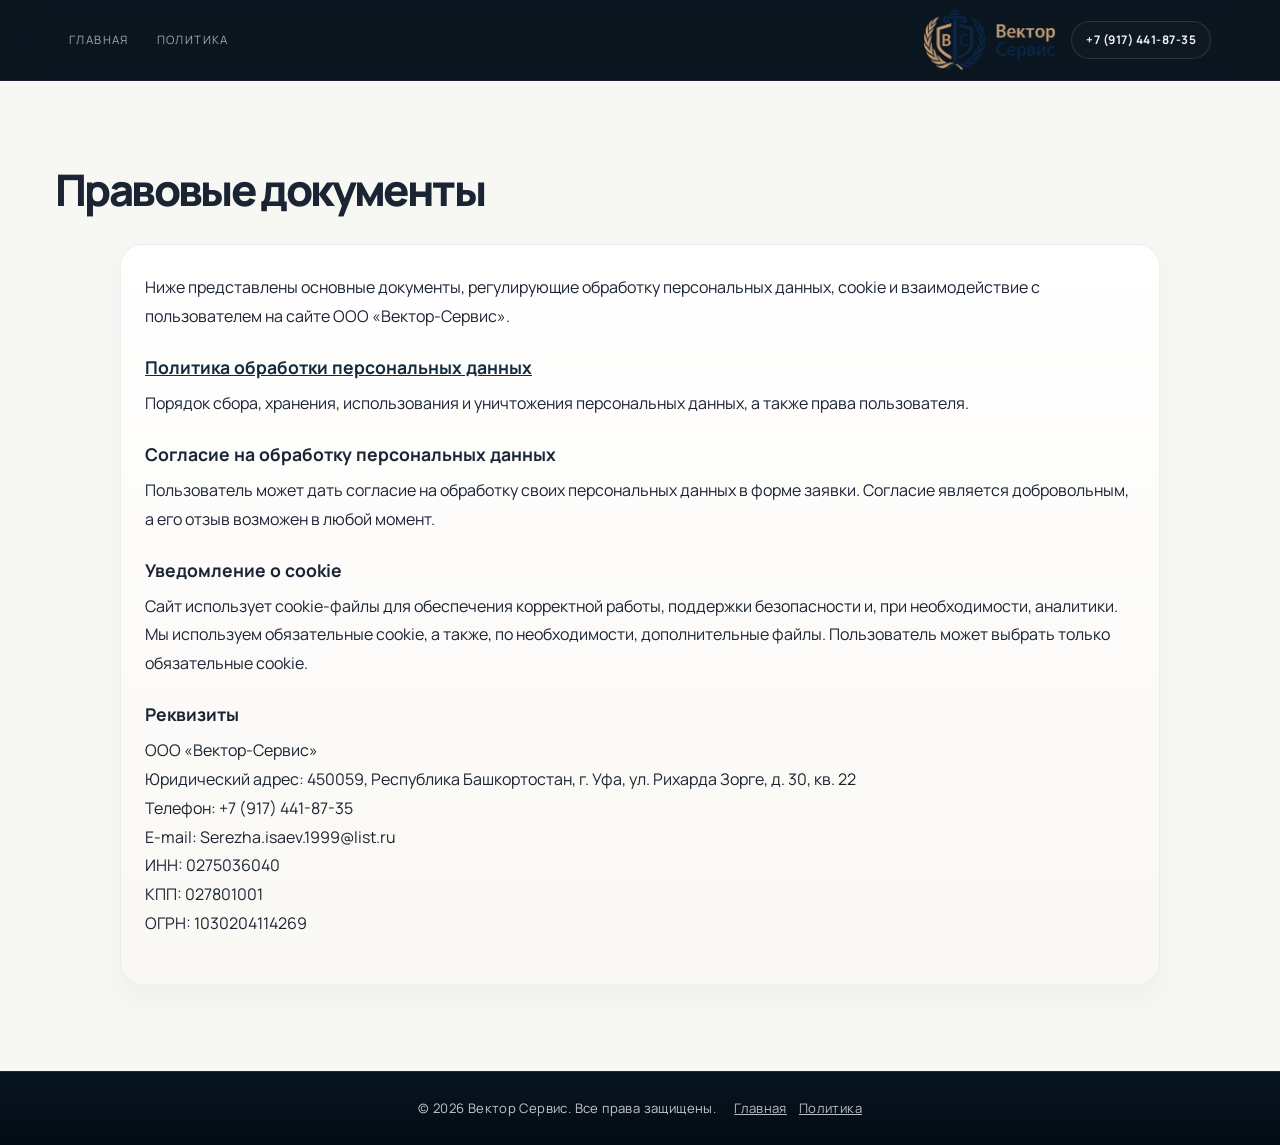
==== legal-docs.html @ 73a83885 "Первый коммит" ====
<!DOCTYPE html>
<html lang="ru">
<head>
    <meta charset="UTF-8">
    <meta name="viewport" content="width=device-width, initial-scale=1.0">
    <title>Правовые документы</title>
    <link rel="icon" type="image/png" href="logo.png">
    <link rel="preconnect" href="https://fonts.googleapis.com">
    <link rel="preconnect" href="https://fonts.gstatic.com" crossorigin>
    <link href="https://fonts.googleapis.com/css2?family=Manrope:wght@400;500;600;700;800&display=swap" rel="stylesheet">
    <link rel="stylesheet" href="style/style.css">
</head>
<body>
    <header>
        <div class="container header-inner">
            <nav class="top-nav" aria-label="Главное меню">
                <a href="index.html">Главная</a>
                <a href="privacy-policy.html">Политика</a>
            </nav>

            <div class="logo" aria-label="Логотип компании">
                <img src="logo.png" alt="Логотип компании">
            </div>

            <a class="header-phone" href="tel:+79174418735">+7 (917) 441-87-35</a>
        </div>
    </header>

    <main>
        <section class="section legal-docs">
            <div class="container">
                <div class="section-title">
                    <h2>Правовые документы</h2>
                </div>

                <div class="legal-article">
                    <p>Ниже представлены основные документы, регулирующие обработку персональных данных, cookie и взаимодействие с пользователем на сайте ООО «Вектор-Сервис».</p>

                    <div class="legal-doc-group">
                        <h3><a href="privacy-policy.html">Политика обработки персональных данных</a></h3>
                        <p>Порядок сбора, хранения, использования и уничтожения персональных данных, а также права пользователя.</p>
                    </div>

                    <div class="legal-doc-group">
                        <h3>Согласие на обработку персональных данных</h3>
                        <p>Пользователь может дать согласие на обработку своих персональных данных в форме заявки. Согласие является добровольным, а его отзыв возможен в любой момент.</p>
                    </div>

                    <div class="legal-doc-group" id="cookie">
                        <h3>Уведомление о cookie</h3>
                        <p>Сайт использует cookie-файлы для обеспечения корректной работы, поддержки безопасности и, при необходимости, аналитики. Мы используем обязательные cookie, а также, по необходимости, дополнительные файлы. Пользователь может выбрать только обязательные cookie.</p>
                    </div>

                    <div class="legal-doc-group">
                        <h3>Реквизиты</h3>
                        <p>ООО «Вектор-Сервис»<br>
                        Юридический адрес: 450059, Республика Башкортостан, г. Уфа, ул. Рихарда Зорге, д. 30, кв. 22<br>
                        Телефон: +7 (917) 441-87-35<br>
                        E-mail: Serezha.isaev.1999@list.ru<br>
                        ИНН: 0275036040<br>
                        КПП: 027801001<br>
                        ОГРН: 1030204114269</p>
                    </div>
                </div>
            </div>
        </section>
    </main>

    <footer>
        <div class="footer-legal">
            <span>© <span id="currentYear"></span> Вектор Сервис. Все права защищены.</span>
            <div class="footer-links">
                <a href="index.html">Главная</a>
                <a href="privacy-policy.html">Политика</a>
            </div>
        </div>
    </footer>

    <script>
        const currentYear = new Date().getFullYear();
        const currentYearEl = document.getElementById('currentYear');
        if (currentYearEl) {
            currentYearEl.textContent = currentYear;
        }
    </script>
</body>
</html>
---- style/style.css ----
:root {
    --bg: #0b1d2b;
    --bg-2: #122b3d;
    --bg-3: #18314a;
    --panel: #f4f1ea;
    --panel-2: #efeae2;
    --card: #ffffff;
    --gold: #c8a971;
    --gold-2: #e1c38c;
    --text: #1a2432;
    --muted: #5a6779;
    --line: rgba(26, 36, 50, 0.08);
    --success: #1bbf7a;
    --shadow: 0 18px 38px rgba(11, 29, 43, 0.08);
}

* {
    box-sizing: border-box;
}

html {
    scroll-behavior: smooth;
}

body {
    margin: 0;
    font-family: 'Manrope', sans-serif;
    background: linear-gradient(180deg, #0b1d2b 0%, #0e2332 100%);
    color: white;
    line-height: 1.6;
    -webkit-font-smoothing: antialiased;
    text-rendering: optimizeLegibility;
}

img {
    max-width: 100%;
    display: block;
}

a {
    color: inherit;
    text-decoration: none;
}

button, input, textarea, select {
    font: inherit;
}

.container {
    width: min(1170px, calc(100% - 40px));
    margin: 0 auto;
}

header {
    position: sticky;
    top: 0;
    z-index: 20;
    background: rgba(12, 20, 28, 0.72);
    backdrop-filter: blur(18px);
    border-bottom: 1px solid rgba(255,255,255,0.06);
    box-shadow: none;
}

.header-inner {
    position: relative;
    display: flex;
    align-items: center;
    justify-content: space-between;
    min-height: 80px;
    gap: 16px;
    padding: 0 14px;
}

.logo {
    position: static;
    display: flex;
    align-items: center;
    justify-content: center;
    flex: 0 1 auto;
    margin-left: auto;
    margin-right: auto;
    z-index: 1;
    max-width: 100%;
    overflow: visible;
    padding: 0;
    background: transparent;
    border: none;
    border-radius: 0;
    box-shadow: none;
}

.logo img {
    display: block;
    width: auto;
    max-width: min(100%, 330px);
    height: 60px;
    object-fit: contain;
    object-position: center;
    border-radius: 0;
    filter: none;
}

.top-nav {
    display: flex;
    align-items: center;
    justify-content: flex-start;
    gap: 28px;
    color: rgba(255,255,255,0.72);
    font-size: 0.72rem;
    letter-spacing: 0.12em;
    text-transform: uppercase;
    min-width: 0;
    flex: 1 1 auto;
}

.top-nav a {
    transition: color 0.2s ease, opacity 0.2s ease;
    opacity: 0.86;
}

.top-nav a:hover {
    color: #fff;
    opacity: 1;
}

.header-phone {
    flex: 0 0 auto;
    padding: 9px 14px;
    border: 1px solid rgba(200,169,113,0.2);
    border-radius: 999px;
    color: rgba(255,255,255,0.95);
    font-weight: 700;
    background: rgba(255,255,255,0.015);
    white-space: nowrap;
    font-size: 0.74rem;
    letter-spacing: 0.04em;
    box-shadow: none;
}

.menu-toggle {
    display: none;
    width: 42px;
    height: 42px;
    padding: 0;
    border: 1px solid rgba(255,255,255,0.12);
    border-radius: 12px;
    background: rgba(255,255,255,0.02);
    cursor: pointer;
    align-items: center;
    justify-content: center;
    flex-direction: column;
    gap: 5px;
}

.menu-toggle span {
    display: block;
    width: 18px;
    height: 2px;
    background: white;
    border-radius: 2px;
    transition: transform 0.25s ease, opacity 0.25s ease;
}

.mobile-nav {
    display: none;
}

.hero {
    position: relative;
    overflow: hidden;
    padding: 92px 0 72px;
    background:
        radial-gradient(circle at top left, rgba(200,169,113,0.14), transparent 22%),
        linear-gradient(135deg, #0b1d2b 0%, #112534 52%, #162e40 100%);
}

.hero-grid {
    display: grid;
    grid-template-columns: 1.15fr 0.85fr;
    align-items: center;
    gap: 30px;
}

.hero-badge {
    display: inline-flex;
    align-items: center;
    gap: 10px;
    background: rgba(255,255,255,0.02);
    border: 1px solid rgba(255,255,255,0.08);
    border-radius: 999px;
    padding: 8px 14px;
    color: rgba(255,255,255,0.72);
    font-size: 0.69rem;
    letter-spacing: 0.14em;
    text-transform: uppercase;
    margin-bottom: 18px;
}

.hero h1 {
    margin: 0;
    font-size: clamp(3rem, 5vw, 5.7rem);
    line-height: 0.92;
    letter-spacing: -0.075em;
    font-weight: 800;
    text-wrap: balance;
}

.hero-text p {
    margin: 18px 0 0;
    max-width: 560px;
    color: rgba(255,255,255,0.74);
    font-size: 1.04rem;
    line-height: 1.75;
}

.hero-actions {
    display: flex;
    align-items: center;
    gap: 16px;
    margin-top: 28px;
    flex-wrap: wrap;
}

.btn {
    display: inline-flex;
    align-items: center;
    justify-content: center;
    padding: 16px 28px;
    border: none;
    border-radius: 12px;
    font-weight: 800;
    letter-spacing: 0.02em;
    cursor: pointer;
    transition: transform 0.25s ease, box-shadow 0.25s ease, border-color 0.25s ease;
    background: linear-gradient(135deg, var(--gold), var(--gold-2));
    color: #1b2540;
    box-shadow: 0 12px 24px rgba(214, 172, 91, 0.22);
}

.btn:hover {
    transform: translateY(-2px);
    box-shadow: 0 18px 34px rgba(214, 172, 91, 0.38);
}

.btn.secondary {
    background: rgba(255,255,255,0.04);
    color: white;
    border: 1px solid rgba(255,255,255,0.12);
    box-shadow: none;
}

.hero-stats {
    display: grid;
    grid-template-columns: repeat(3, minmax(120px, 1fr));
    gap: 18px;
    margin-top: 42px;
}

.stat-box {
    padding: 18px 14px;
    background: rgba(255,255,255,0.035);
    border: 1px solid rgba(255,255,255,0.08);
    border-radius: 18px;
    text-align: center;
    backdrop-filter: blur(6px);
}

.stat-box strong {
    display: block;
    font-size: 1.8rem;
    font-weight: 800;
    color: #fff;
}

.stat-box span {
    color: rgba(255,255,255,0.68);
    font-size: 0.86rem;
}

.hero-visual {
    position: relative;
    display: flex;
    justify-content: center;
}

.visual-card {
    width: min(100%, 420px);
    padding: 28px 24px;
    border-radius: 28px;
    background: linear-gradient(180deg, rgba(255,255,255,0.14), rgba(255,255,255,0.05));
    border: 1px solid rgba(255,255,255,0.12);
    box-shadow: 0 24px 54px rgba(5, 12, 20, 0.28);
}

.visual-top {
    display: flex;
    align-items: center;
    justify-content: space-between;
    margin-bottom: 18px;
}

.logo-mark {
    width: 56px;
    height: 56px;
    border-radius: 18px;
    background: linear-gradient(135deg, #d6ac5b, #f4d389);
    display: flex;
    align-items: center;
    justify-content: center;
    color: #0d2340;
    font-size: 1.7rem;
    font-weight: 900;
}

.visual-badge {
    background: rgba(27, 191, 122, 0.12);
    color: #8cf0b9;
    padding: 8px 12px;
    border-radius: 999px;
    font-size: 0.76rem;
    font-weight: 700;
}

.visual-card h3 {
    margin: 0 0 10px;
    font-size: 1.7rem;
    color: white;
}

.visual-card p {
    margin: 0 0 20px;
    color: rgba(255,255,255,0.72);
}

.mini-list {
    display: grid;
    gap: 12px;
}

.mini-item {
    display: flex;
    align-items: center;
    gap: 12px;
    padding: 12px 14px;
    border-radius: 12px;
    background: rgba(255,255,255,0.04);
    border: 1px solid rgba(255,255,255,0.08);
    color: rgba(255,255,255,0.9);
}

.mini-item .dot {
    width: 8px;
    height: 8px;
    border-radius: 50%;
    background: var(--gold);
    box-shadow: 0 0 0 4px rgba(214, 172, 91, 0.18);
}

.section {
    padding: 86px 0;
    background: var(--panel);
    color: var(--text);
}

.section.alt {
    background: linear-gradient(180deg, #f8f4ee 0%, #eef3f7 100%);
}

.section-title {
    text-align: left;
    max-width: 820px;
    margin: 0 0 32px;
}

.section-title h2 {
    margin: 0 0 10px;
    font-size: clamp(2.2rem, 3.4vw, 2.8rem);
    letter-spacing: -0.06em;
    line-height: 1.04;
    font-weight: 800;
    text-transform: none;
}

.section-title p {
    margin: 0;
    color: var(--muted);
    font-size: 1rem;
    max-width: 700px;
    line-height: 1.7;
}

.cards {
    display: grid;
    grid-template-columns: repeat(auto-fit, minmax(240px, 1fr));
    gap: 18px;
}

.card {
    padding: 28px 24px;
    border-radius: 22px;
    background: linear-gradient(180deg, #ffffff 0%, #fbfaf7 100%);
    border: 1px solid rgba(26, 36, 50, 0.07);
    box-shadow: 0 12px 28px rgba(12, 24, 34, 0.04);
    transition: transform 0.25s ease, box-shadow 0.25s ease, border-color 0.25s ease;
}

.card:hover {
    transform: translateY(-4px);
    box-shadow: 0 18px 36px rgba(12, 24, 34, 0.07);
    border-color: rgba(200, 169, 113, 0.22);
}

.card h3 {
    margin: 0 0 12px;
    font-size: 1.35rem;
    letter-spacing: -0.02em;
}

.card p {
    margin: 0;
    color: var(--muted);
    line-height: 1.7;
}

.icon {
    width: 56px;
    height: 56px;
    display: flex;
    align-items: center;
    justify-content: center;
    border-radius: 16px;
    background: linear-gradient(135deg, rgba(200,169,113,0.12), rgba(26,36,50,0.04));
    box-shadow: inset 0 0 0 1px rgba(200,169,113,0.18);
    font-size: 26px;
    margin-bottom: 18px;
}

.steps {
    display: grid;
    grid-template-columns: repeat(auto-fit, minmax(220px, 1fr));
    gap: 22px;
}

.step {
    background: linear-gradient(180deg, #fff, #f6f4ef);
    border: 1px solid rgba(26, 36, 50, 0.07);
    border-radius: 22px;
    padding: 24px 20px;
    box-shadow: 0 10px 24px rgba(12, 24, 34, 0.03);
}

.steps {
    display: grid;
    grid-template-columns: repeat(auto-fit, minmax(220px, 1fr));
    gap: 18px;
}

.step-number {
    width: 56px;
    height: 56px;
    display: flex;
    align-items: center;
    justify-content: center;
    border-radius: 50%;
    background: linear-gradient(135deg, var(--bg-2), var(--bg));
    color: white;
    font-weight: 800;
    margin-bottom: 18px;
    letter-spacing: 0.04em;
}

.step h3 {
    margin: 0 0 8px;
    font-size: 1.3rem;
}

.step p {
    margin: 0;
    color: var(--muted);
    line-height: 1.7;
}

.review-card {
    display: flex;
    flex-direction: column;
    justify-content: space-between;
    min-height: 220px;
}

.stars {
    color: #f0bb3a;
    font-size: 1.2rem;
    letter-spacing: 0.22em;
    margin-bottom: 16px;
}

.review-card p {
    margin: 0 0 18px;
    color: var(--muted);
    line-height: 1.8;
}

.review-card strong {
    display: inline-block;
    margin-top: auto;
    color: var(--text);
    font-size: 1rem;
}

.faq-list {
    max-width: 980px;
    margin: 0 auto;
    display: grid;
    gap: 16px;
}

.faq-item {
    background: linear-gradient(180deg, #ffffff 0%, #faf7f2 100%);
    border: 1px solid rgba(26, 36, 50, 0.07);
    border-left: 4px solid var(--gold);
    border-radius: 18px;
    padding: 22px 24px;
    box-shadow: 0 12px 28px rgba(16,33,58,0.03);
}

.faq-item h3 {
    margin: 0 0 10px;
    font-size: 1.08rem;
}

.faq-item p {
    margin: 0;
    color: var(--muted);
    line-height: 1.7;
}

.contact-wrap {
    display: grid;
    grid-template-columns: 0.9fr 1.1fr;
    gap: 28px;
    align-items: stretch;
}

.contact-panel,
.form-panel {
    background: linear-gradient(180deg, #ffffff 0%, #faf8f4 100%);
    border: 1px solid rgba(26, 36, 50, 0.07);
    border-radius: 26px;
    box-shadow: 0 16px 34px rgba(16,33,58,0.04);
}

.contact-panel {
    padding: 32px 28px;
}

.contact-panel h3 {
    margin: 0 0 24px;
    font-size: 2rem;
    letter-spacing: -0.04em;
}

.contact-list {
    display: grid;
    gap: 18px;
}

.contact-item {
    display: flex;
    align-items: flex-start;
    gap: 14px;
    padding: 16px 14px;
    border-radius: 16px;
    background: #f8faff;
    border: 1px solid rgba(16,33,58,0.04);
}

.contact-icon {
    width: 44px;
    height: 44px;
    border-radius: 12px;
    background: linear-gradient(135deg, rgba(214,172,91,0.2), rgba(16,33,58,0.08));
    display: flex;
    align-items: center;
    justify-content: center;
    font-size: 1.2rem;
}

.contact-item strong {
    display: block;
    margin-bottom: 2px;
}

.contact-item span,
.contact-item a {
    color: var(--muted);
}

.form-panel {
    padding: 28px;
}

.form-panel h3 {
    margin: 0 0 10px;
    font-size: 1.8rem;
}

.form-panel p {
    margin: 0 0 24px;
    color: var(--muted);
}

.contact-form {
    display: grid;
    gap: 16px;
}

.form-row {
    display: grid;
    grid-template-columns: 1fr 1fr;
    gap: 16px;
}

.field {
    display: flex;
    flex-direction: column;
    gap: 8px;
}

.field label {
    color: var(--text);
    font-weight: 700;
    font-size: 0.92rem;
}

.field input,
.field textarea,
.field select {
    width: 100%;
    padding: 15px 16px;
    border: 1px solid rgba(16,33,58,0.12);
    background: #f8faff;
    border-radius: 14px;
    color: var(--text);
    transition: border-color 0.2s ease, box-shadow 0.2s ease;
}

.field input:focus,
.field textarea:focus,
.field select:focus {
    outline: none;
    border-color: rgba(214,172,91,0.8);
    box-shadow: 0 0 0 4px rgba(214,172,91,0.12);
}

.field textarea {
    min-height: 140px;
    resize: vertical;
}

.form-status {
    min-height: 24px;
    color: var(--success);
    font-weight: 700;
}

.cta {
    background: linear-gradient(135deg, var(--bg), var(--bg-3));
    color: white;
    padding: 90px 0;
    text-align: center;
}

.legal-block {
    background: #f4f7fb;
}

.legal-card {
    max-width: 1040px;
    margin: 0 auto;
    background: linear-gradient(180deg, #ffffff 0%, #faf8f4 100%);
    border: 1px solid rgba(26, 36, 50, 0.07);
    border-radius: 22px;
    padding: 28px 24px;
    box-shadow: 0 14px 30px rgba(16,33,58,0.04);
}

.legal-row {
    display: grid;
    grid-template-columns: 220px 1fr;
    gap: 18px;
    padding: 14px 0;
    border-bottom: 1px solid rgba(16,33,58,0.06);
    align-items: start;
}

.legal-row:last-child {
    border-bottom: none;
}

.legal-row span {
    color: var(--muted);
    font-weight: 700;
}

.legal-row strong {
    color: var(--text);
    font-weight: 700;
    line-height: 1.7;
}

.legal-docs {
    background: #f7f7f4;
}

.legal-article {
    max-width: 1040px;
    margin: 0 auto;
    background: linear-gradient(180deg, #ffffff 0%, #faf8f4 100%);
    border: 1px solid rgba(26, 36, 50, 0.07);
    border-radius: 22px;
    padding: 28px 24px;
    box-shadow: 0 14px 30px rgba(16,33,58,0.04);
}

.legal-article p {
    margin: 0 0 18px;
    color: var(--text);
    line-height: 1.8;
}

.legal-doc-group {
    padding-top: 4px;
    margin-top: 10px;
}

.legal-doc-group h3 {
    margin: 0 0 8px;
    font-size: 1.1rem;
    color: var(--text);
}

.legal-article a {
    color: var(--bg-2);
    text-decoration: underline;
}

.checkbox-field {
    margin-top: 2px;
}

.checkbox-row {
    display: flex;
    align-items: flex-start;
    gap: 12px;
    color: var(--muted);
    line-height: 1.6;
    cursor: pointer;
}

.checkbox-row input {
    width: 18px;
    height: 18px;
    margin-top: 2px;
    accent-color: var(--bg-2);
}

.checkbox-row a {
    color: var(--bg-2);
    text-decoration: underline;
}

.cookie-banner {
    position: fixed;
    left: 0;
    right: 0;
    bottom: 0;
    z-index: 100;
    background: rgba(9, 15, 22, 0.94);
    border-top: 1px solid rgba(255,255,255,0.08);
    backdrop-filter: blur(12px);
    display: block;
}

.cookie-banner.hidden {
    display: none;
}

.cookie-inner {
    display: flex;
    align-items: center;
    justify-content: space-between;
    gap: 20px;
    padding: 18px 0;
}

.cookie-copy {
    max-width: 760px;
    color: rgba(255,255,255,0.8);
}

.cookie-copy strong {
    display: block;
    margin-bottom: 6px;
    color: white;
}

.cookie-copy p {
    margin: 0;
    line-height: 1.6;
}

.cookie-copy a {
    color: #d9c38f;
    text-decoration: underline;
}

.cookie-actions {
    display: flex;
    align-items: center;
    gap: 12px;
    flex-wrap: wrap;
}

.btn-small {
    padding: 12px 18px;
    font-size: 0.82rem;
}

@media (max-width: 640px) {
    .cookie-inner {
        flex-direction: column;
        align-items: stretch;
    }

    .cookie-actions {
        width: 100%;
    }

    .cookie-actions .btn {
        flex: 1 1 100%;
    }
}

.cta-inner {
    max-width: 760px;
    margin: 0 auto;
}

.cta h2 {
    margin: 0 0 12px;
    font-size: clamp(2rem, 4vw, 3.2rem);
    letter-spacing: -0.05em;
}

.cta p {
    margin: 0 0 28px;
    color: rgba(255,255,255,0.8);
    font-size: 1.04rem;
}

footer {
    background: linear-gradient(180deg, #071522 0%, #030b13 100%);
    color: rgba(255,255,255,0.76);
    text-align: center;
    padding: 26px 20px;
    border-top: 1px solid rgba(214,172,91,0.18);
    letter-spacing: 0.03em;
    font-size: 0.82rem;
    text-transform: none;
}

.footer-legal {
    display: flex;
    align-items: center;
    justify-content: center;
    gap: 18px;
    flex-wrap: wrap;
}

.footer-links {
    display: flex;
    align-items: center;
    justify-content: center;
    gap: 12px;
    flex-wrap: wrap;
}

.footer-links a {
    color: rgba(255,255,255,0.72);
    text-decoration: underline;
}

.whatsapp-btn {
    position: fixed;
    right: 22px;
    bottom: 24px;
    width: 62px;
    height: 62px;
    border-radius: 50%;
    background: linear-gradient(135deg, #2de36c, #1dbd5b);
    display: flex;
    align-items: center;
    justify-content: center;
    box-shadow: 0 18px 36px rgba(28, 189, 91, 0.35);
    z-index: 25;
    font-size: 1.8rem;
}

@media (max-width: 900px) {
    .hero-grid,
    .contact-wrap {
        grid-template-columns: 1fr;
    }

    .top-nav {
        display: none;
    }

    .menu-toggle {
        display: inline-flex;
    }

    .header-inner {
        min-height: 68px;
        gap: 8px;
        padding: 0 8px;
    }

    .logo {
        margin: 0 auto;
    }

    .header-phone {
        padding: 7px 10px;
        font-size: 0.74rem;
    }
}

@media (max-width: 640px) {
    .header-inner {
        min-height: 64px;
        padding: 0 8px;
        gap: 6px;
    }

    .logo {
        margin: 0 auto;
    }

    .logo img {
        height: 52px;
    }

    .header-phone {
        display: none;
    }

    .hero {
        padding-top: 80px;
    }

    .hero-actions {
        flex-direction: column;
        align-items: stretch;
    }

    .btn {
        width: 100%;
    }

    .hero-stats,
    .form-row {
        grid-template-columns: 1fr;
    }

    .section,
    .cta {
        padding: 78px 0;
    }

    .contact-panel,
    .form-panel {
        padding: 22px 18px;
    }
}

.mobile-nav {
    display: none;
    padding: 0 16px 16px;
    background: rgba(10, 19, 28, 0.96);
    border-bottom: 1px solid rgba(255,255,255,0.06);
}

.mobile-nav.open {
    display: grid;
    gap: 10px;
}

.mobile-nav a {
    display: block;
    padding: 12px 14px;
    border-radius: 10px;
    color: rgba(255,255,255,0.82);
    background: rgba(255,255,255,0.02);
    border: 1px solid rgba(255,255,255,0.06);
}

.menu-toggle[aria-expanded="true"] span:nth-child(1) {
    transform: translateY(7px) rotate(45deg);
}

.menu-toggle[aria-expanded="true"] span:nth-child(2) {
    opacity: 0;
}

.menu-toggle[aria-expanded="true"] span:nth-child(3) {
    transform: translateY(-7px) rotate(-45deg);
}
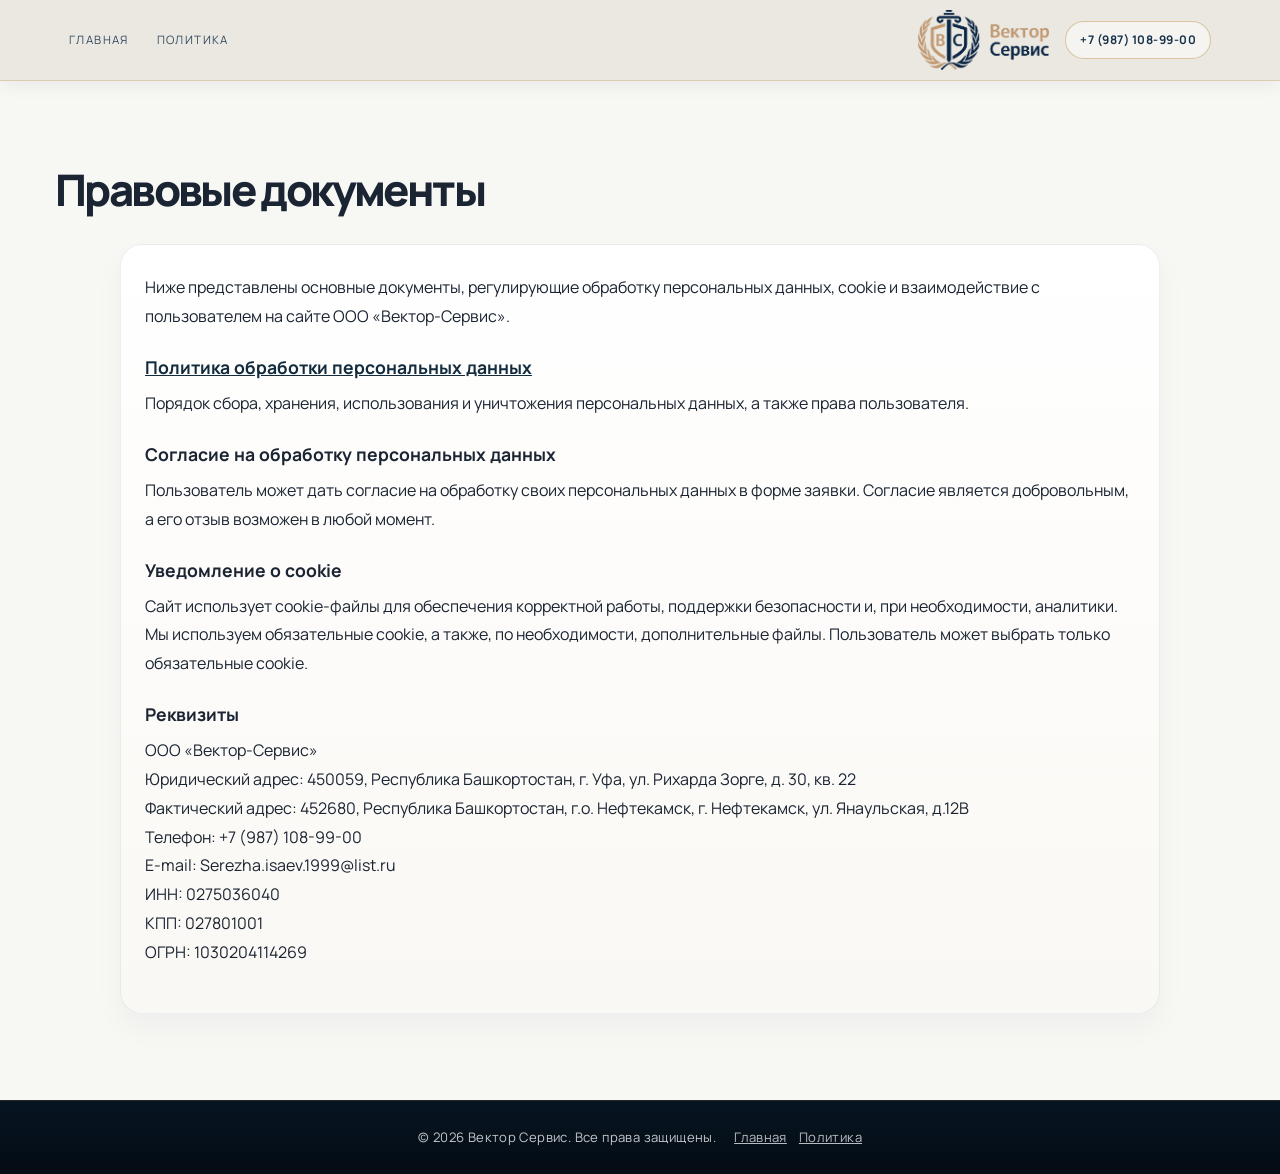
==== commit c00112f5: "Изменение номера телефона" ====
--- a/legal-docs.html
+++ b/legal-docs.html
@@ -22,7 +22,7 @@
                 <img src="logo.png" alt="Логотип компании">
             </div>
 
-            <a class="header-phone" href="tel:+79174418735">+7 (917) 441-87-35</a>
+            <a class="header-phone" href="tel:+79871089900">+7 (987) 108-99-00</a>
         </div>
     </header>
 
@@ -55,7 +55,8 @@
                         <h3>Реквизиты</h3>
                         <p>ООО «Вектор-Сервис»<br>
                         Юридический адрес: 450059, Республика Башкортостан, г. Уфа, ул. Рихарда Зорге, д. 30, кв. 22<br>
-                        Телефон: +7 (917) 441-87-35<br>
+                        Фактический адрес: 452680, Республика Башкортостан, г.о. Нефтекамск, г. Нефтекамск, ул. Янаульская, д.12В<br>
+                        Телефон: +7 (987) 108-99-00<br>
                         E-mail: Serezha.isaev.1999@list.ru<br>
                         ИНН: 0275036040<br>
                         КПП: 027801001<br>
--- a/style/style.css
+++ b/style/style.css
@@ -53,7 +53,7 @@
     margin: 0 auto;
 }
 
-header {
+/* header {
     position: sticky;
     top: 0;
     z-index: 20;
@@ -61,6 +61,21 @@
     backdrop-filter: blur(18px);
     border-bottom: 1px solid rgba(255,255,255,0.06);
     box-shadow: none;
+} */
+
+header {
+    position: sticky;
+    top: 0;
+    z-index: 20;
+
+    /* Светлый фон шапки */
+    background: rgba(244, 241, 234, 0.96);
+    backdrop-filter: blur(18px);
+
+    /* Тонкая золотистая граница */
+    border-bottom: 1px solid rgba(200, 169, 113, 0.45);
+
+    box-shadow: 0 4px 18px rgba(11, 29, 43, 0.06);
 }
 
 .header-inner {
@@ -107,7 +122,7 @@
     align-items: center;
     justify-content: flex-start;
     gap: 28px;
-    color: rgba(255,255,255,0.72);
+    color: #17324b;
     font-size: 0.72rem;
     letter-spacing: 0.12em;
     text-transform: uppercase;
@@ -116,37 +131,37 @@
 }
 
 .top-nav a {
+    color: #17324b;
     transition: color 0.2s ease, opacity 0.2s ease;
     opacity: 0.86;
 }
 
 .top-nav a:hover {
-    color: #fff;
+    color: #b58b43;
     opacity: 1;
 }
 
 .header-phone {
     flex: 0 0 auto;
     padding: 9px 14px;
-    border: 1px solid rgba(200,169,113,0.2);
+    border: 1px solid rgba(200, 169, 113, 0.65);
     border-radius: 999px;
-    color: rgba(255,255,255,0.95);
+    color: #17324b;
     font-weight: 700;
-    background: rgba(255,255,255,0.015);
+    background: rgba(255, 255, 255, 0.55);
     white-space: nowrap;
     font-size: 0.74rem;
     letter-spacing: 0.04em;
     box-shadow: none;
 }
-
 .menu-toggle {
     display: none;
     width: 42px;
     height: 42px;
     padding: 0;
-    border: 1px solid rgba(255,255,255,0.12);
+    border: 1px solid rgba(200, 169, 113, 0.5);
     border-radius: 12px;
-    background: rgba(255,255,255,0.02);
+    background: rgba(255, 255, 255, 0.6);
     cursor: pointer;
     align-items: center;
     justify-content: center;
@@ -158,7 +173,7 @@
     display: block;
     width: 18px;
     height: 2px;
-    background: white;
+    background: #17324b;
     border-radius: 2px;
     transition: transform 0.25s ease, opacity 0.25s ease;
 }
@@ -989,8 +1004,8 @@
 .mobile-nav {
     display: none;
     padding: 0 16px 16px;
-    background: rgba(10, 19, 28, 0.96);
-    border-bottom: 1px solid rgba(255,255,255,0.06);
+    background: #f4f1ea;
+    border-bottom: 1px solid rgba(200, 169, 113, 0.45);
 }
 
 .mobile-nav.open {
@@ -1002,9 +1017,9 @@
     display: block;
     padding: 12px 14px;
     border-radius: 10px;
-    color: rgba(255,255,255,0.82);
-    background: rgba(255,255,255,0.02);
-    border: 1px solid rgba(255,255,255,0.06);
+    color: #17324b;
+    background: rgba(255, 255, 255, 0.65);
+    border: 1px solid rgba(200, 169, 113, 0.2);
 }
 
 .menu-toggle[aria-expanded="true"] span:nth-child(1) {
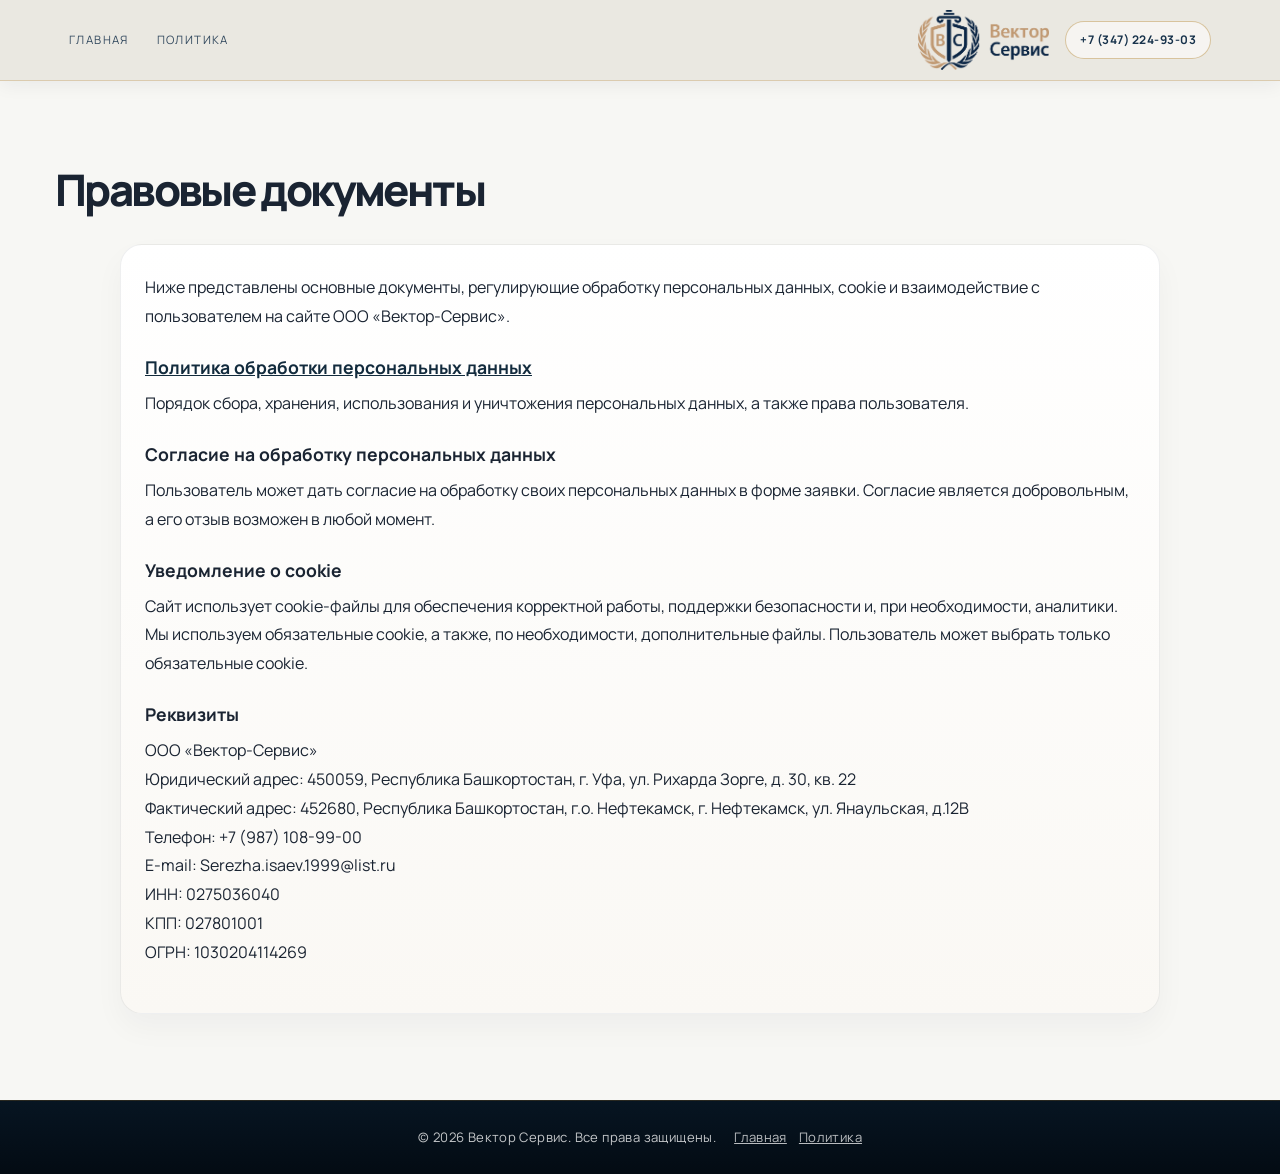
==== commit 8be77f0d: "изменение номера телефона 2" ====
--- a/legal-docs.html
+++ b/legal-docs.html
@@ -22,7 +22,7 @@
                 <img src="logo.png" alt="Логотип компании">
             </div>
 
-            <a class="header-phone" href="tel:+79871089900">+7 (987) 108-99-00</a>
+            <a class="header-phone" href="tel:+73472249303">+7 (347) 224-93-03</a>
         </div>
     </header>
 
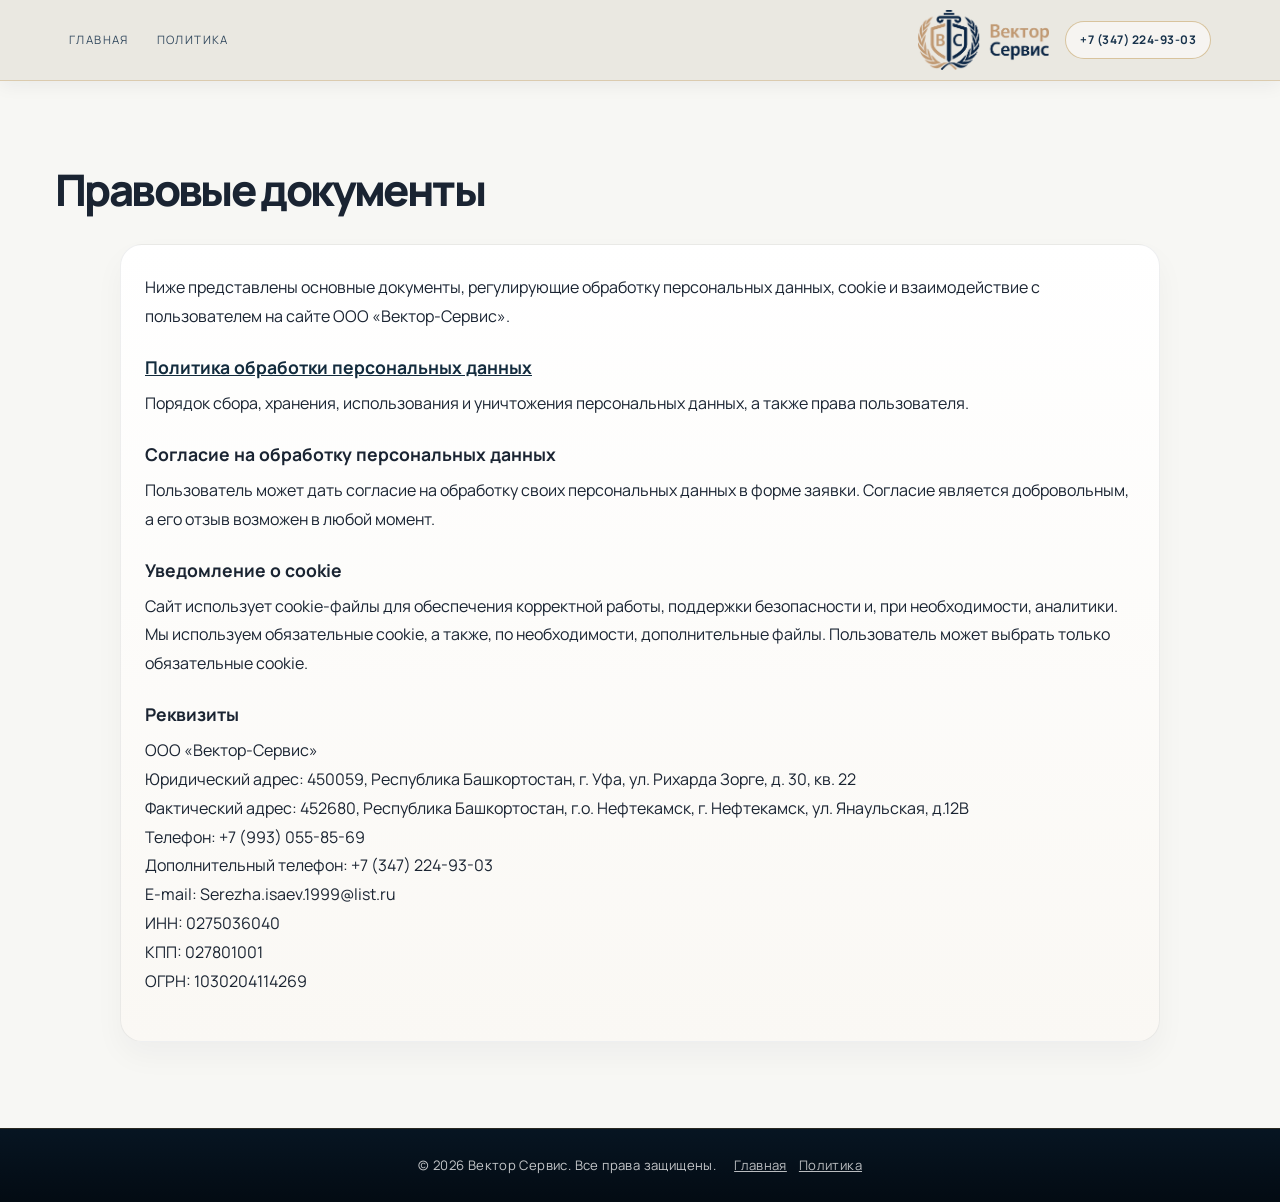
==== commit 29bfd4c7: "Update published phone contacts in legal details" ====
--- a/legal-docs.html
+++ b/legal-docs.html
@@ -56,7 +56,7 @@
                         <p>ООО «Вектор-Сервис»<br>
                         Юридический адрес: 450059, Республика Башкортостан, г. Уфа, ул. Рихарда Зорге, д. 30, кв. 22<br>
                         Фактический адрес: 452680, Республика Башкортостан, г.о. Нефтекамск, г. Нефтекамск, ул. Янаульская, д.12В<br>
-                        Телефон: +7 (987) 108-99-00<br>
+                        Телефон: +7 (993) 055-85-69<br>Дополнительный телефон: +7 (347) 224-93-03<br>
                         E-mail: Serezha.isaev.1999@list.ru<br>
                         ИНН: 0275036040<br>
                         КПП: 027801001<br>
--- a/style/style.css
+++ b/style/style.css
@@ -1033,3 +1033,29 @@
 .menu-toggle[aria-expanded="true"] span:nth-child(3) {
     transform: translateY(-7px) rotate(-45deg);
 }
+
+
+/* Google Sheets lead form states */
+.form-status {
+    margin: 0;
+    min-height: 24px;
+    font-size: 0.92rem;
+}
+
+.form-note {
+    margin: 0;
+    color: var(--muted);
+    font-size: 0.78rem;
+    line-height: 1.55;
+}
+
+.contact-form button:disabled {
+    opacity: 0.65;
+    cursor: wait;
+    transform: none;
+    box-shadow: none;
+}
+
+.contact-form .field textarea {
+    min-height: 110px;
+}
